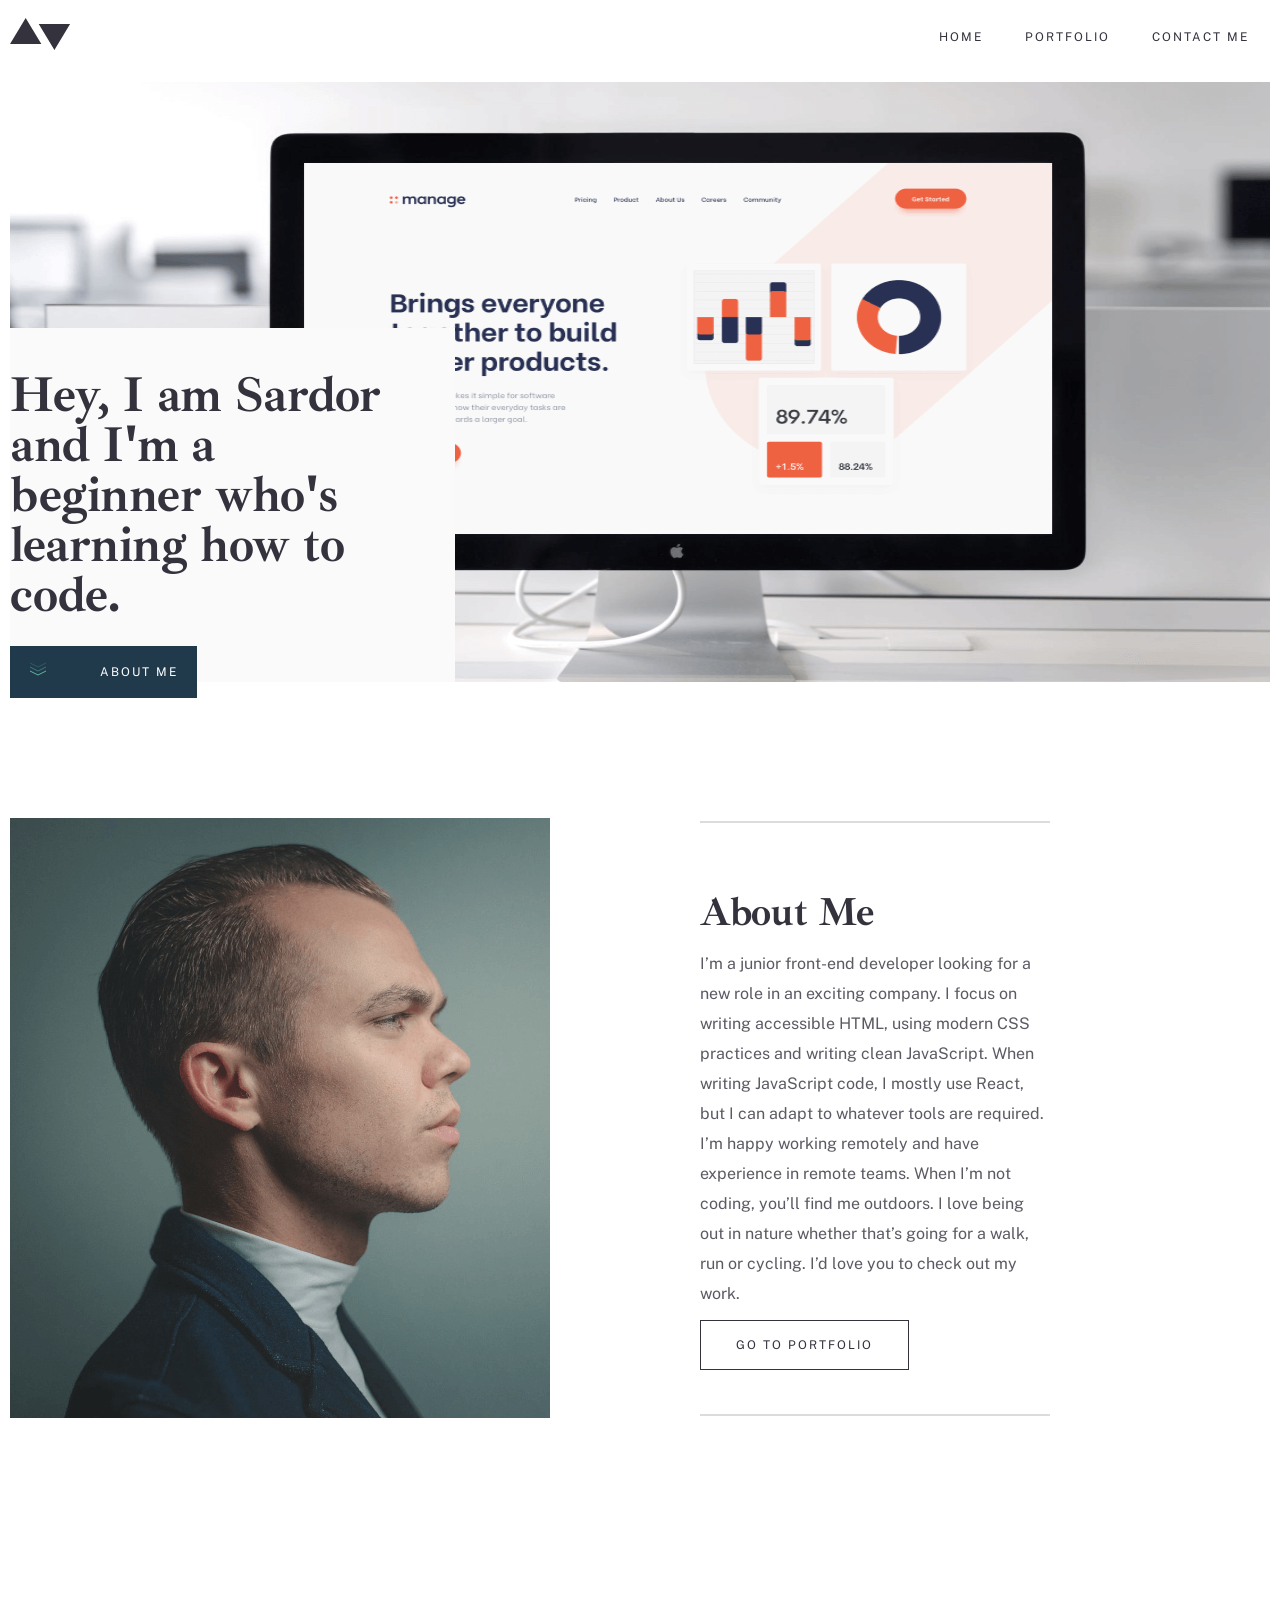
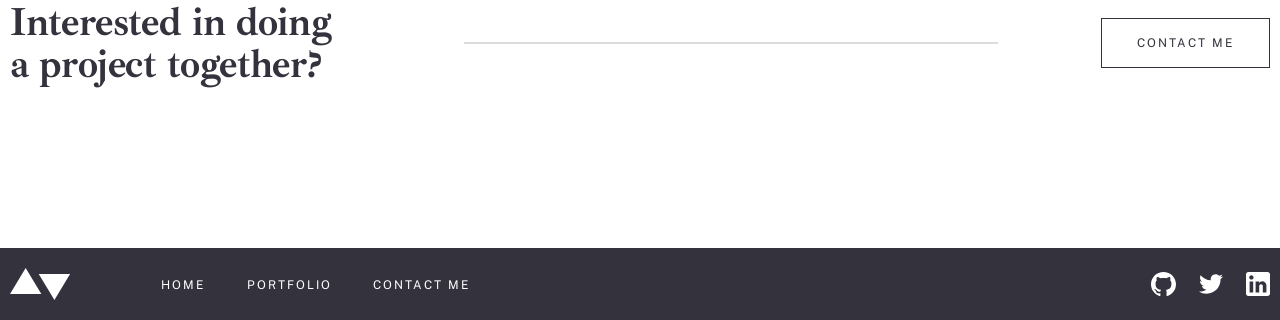
==== index.html @ cde5b2e9 "all finished" ====
<!DOCTYPE html>
<html lang="en">

<head>
    <meta charset="UTF-8">
    <meta http-equiv="X-UA-Compatible" content="IE=edge">
    <meta name="viewport" content="width=device-width, initial-scale=1.0">
    <title>project</title>

    <link rel="preconnect" href="https://fonts.googleapis.com">
    <link rel="preconnect" href="https://fonts.gstatic.com" crossorigin>
    <link href="https://fonts.googleapis.com/css2?family=Public+Sans&display=swap" rel="stylesheet">

    <link rel="preconnect" href="https://fonts.googleapis.com">
    <link rel="preconnect" href="https://fonts.gstatic.com" crossorigin>
    <link href="https://fonts.googleapis.com/css2?family=Ibarra+Real+Nova:wght@700&display=swap" rel="stylesheet">

    <link rel="stylesheet" href="./css/main.css">

</head>
<body>
    <!-- Header -->
    <header class="container">
        <nav class="nav">
            <a class="nav_logo" href="./index.html"><img src="./img/website_logo.svg" alt="websaytning logotipi"></a>
            <ul class="navbar">
                <li class="navbar_item">
                    <a class="navbar_item_link" href="./index.html">HOME</a>
                </li>
                <li class="navbar_item">
                    <a class="navbar_item_link" href="./continue of project/portfolio.html">PORTFOLIO</a>
                </li>
                <li class="navbar_item">
                    <a class="navbar_item_link" href="#">CONTACT ME</a>
                </li>
            </ul>
        </nav>
    </header>
    <main class="container">
        <section class="section1">
            <div class="section1_info">
                <h1 class="section1_info_title">Hey, I am Sardor and I'm a beginner who's learning how to code.</h1>
                <a class="section1_info_btn" href="#about">
                    <img class="section1_info_btn_logo" src="./img/about_btn_logo.svg" alt="about knopkasi logotipi">
                    ABOUT ME
                </a>
            </div>
        </section>
        <section id="about" class="section2">
            <div class="section2_left"></div>
            <div class="section2_right">
                <h2 class="section2_right_title">About Me</h2>
                <p class="section2_right_desc">I’m a junior front-end developer looking for a new role in an exciting
                    company. I focus on writing accessible HTML, using modern CSS practices and writing clean
                    JavaScript. When writing JavaScript code, I mostly use React, but I can adapt to whatever tools are
                    required. I’m happy working remotely and have experience in remote
                    teams. When I’m not coding, you’ll find me outdoors. I love being out in nature whether that’s going
                    for a walk, run or cycling. I’d love you to check out my work.</p>

                <a class="btn" href="./continue of project/portfolio.html">GO TO PORTFOLIO</a>
            </div>
        </section>
        <section class="section3">
            <h2 class="section3_title">Interested in doing a project together?</h2>
            <div class="section3_middle"></div>
            <a class="btn" href="#">CONTACT ME</a>
        </section>
    </main>
    <footer>
        <div class="container footer">
            <a href="./index.html"><img class="footer_logo" src="./img/footer_logo.svg" alt="footer ni logosi"></a>
            <ul class="footer_navbar">
                <li class="footer_navbar_item">
                    <a class="footer_navbar_item_link" href="./index.html">HOME</a>
                </li>
                <li class="footer_navbar_item">
                    <a class="footer_navbar_item_link" href="./continue of project/portfolio.html">PORTFOLIO</a>
                </li>
                <li class="footer_navbar_item">
                    <a class="footer_navbar_item_link" href="#">CONTACT ME</a>
                </li>
            </ul>
            <div class="footer_logotips">
                <img src="./img/git_hub_logo.svg" alt="git hub logosi">
                <img src="./img/twitter_logo.svg" alt="twitter_logo">
                <img src="./img/in_logo.svg" alt="instagram logotipi">
            </div>
        </div>
    </footer>


</body>

</html>
---- css/main.css ----
html {
  -webkit-box-sizing: border-box;
          box-sizing: border-box;
}

body {
  font-family: Public Sans, sans-serif;
  font-family: Ibarra Real Nova, serif;
  margin: 0;
  padding: 0;
}

.btn {
  border: 1px solid #33323D;
  -webkit-box-sizing: border-box;
          box-sizing: border-box;
  font-family: Public Sans;
  text-decoration: none;
  padding: 17px 35px;
  font-style: normal;
  font-weight: normal;
  font-size: 12px;
  line-height: 14px;
  letter-spacing: 2px;
  text-transform: uppercase;
  color: #33323D;
}

.btn:hover {
  background-color: #33323D;
  color: white;
}

.container {
  max-width: 1260px;
  padding: 10px 0;
  margin: auto;
}

.nav {
  display: -webkit-box;
  display: -ms-flexbox;
  display: flex;
  -webkit-box-align: center;
      -ms-flex-align: center;
          align-items: center;
  -webkit-box-pack: justify;
      -ms-flex-pack: justify;
          justify-content: space-between;
}

.nav_logo {
  display: block;
}

.navbar {
  display: -webkit-box;
  display: -ms-flexbox;
  display: flex;
}

.navbar_item {
  list-style: none;
}

.navbar_item_link {
  text-decoration: none;
  font-family: Public Sans;
  font-size: 12px;
  line-height: 14px;
  letter-spacing: 2px;
  text-transform: uppercase;
  color: #33323D;
  padding: 0 21px;
}

.navbar_item_link:hover {
  opacity: .6;
}

.section1 {
  position: relative;
  background: url(../img/hero.png) no-repeat;
  background-size: 100% 100%;
  background-position: center;
  width: 1260px;
  height: 600px;
}

.section1_info {
  position: absolute;
  bottom: 0;
  width: 445px;
  height: 354px;
  background: #FAFAFA;
}

.section1_info_title {
  width: 390px;
  font-family: Ibarra Real Nova;
  font-weight: bold;
  font-size: 50px;
  line-height: 50px;
  letter-spacing: -0.446429px;
  color: #33323D;
}

.section1_info_btn {
  border: 2px solid #203A4C;
  background: #203A4C;
  text-decoration: none;
  font-family: Public Sans;
  font-size: 12px;
  line-height: 14px;
  text-align: center;
  letter-spacing: 2px;
  color: #FFFFFF;
  padding: 17px;
}

.section1_info_btn:hover {
  background-color: white;
  color: #203A4C;
}

.section1_info_btn_logo {
  margin-right: 48px;
}

.section2 {
  margin-top: 116px;
  display: -webkit-box;
  display: -ms-flexbox;
  display: flex;
  -webkit-box-align: center;
      -ms-flex-align: center;
          align-items: center;
  padding: 20px 0;
}

.section2_left {
  background: url(../img/section2.png) no-repeat;
  background-position: center;
  background-size: 100% 100%;
  width: 540px;
  height: 600px;
}

.section2_right {
  padding-top: 68px;
  padding-bottom: 60px;
  border-top: 2px solid #DCDCDE;
  border-bottom: 2px solid #DCDCDE;
  margin-left: 150px;
}

.section2_right_title {
  margin: 0;
  font-family: Ibarra Real Nova;
  font-style: normal;
  font-weight: bold;
  font-size: 40px;
  line-height: 42px;
  letter-spacing: -0.357143px;
  color: #33323D;
}

.section2_right_desc {
  width: 350px;
  opacity: 0.8;
  font-family: Public Sans;
  font-style: normal;
  font-weight: normal;
  font-size: 16px;
  line-height: 30px;
  color: #33323D;
  margin-bottom: 25px;
}

.section3 {
  margin-top: 130px;
  display: -webkit-box;
  display: -ms-flexbox;
  display: flex;
  -webkit-box-align: center;
      -ms-flex-align: center;
          align-items: center;
  -webkit-box-pack: justify;
      -ms-flex-pack: justify;
          justify-content: space-between;
}

.section3_title {
  width: 350px;
  font-family: Ibarra Real Nova;
  font-style: normal;
  font-weight: bold;
  font-size: 40px;
  line-height: 42px;
  letter-spacing: -0.357143px;
  color: #33323D;
}

.section3_middle {
  width: 534px;
  background-color: #DCDCDE;
  height: 2px;
}

footer {
  background: #33323D;
  margin-top: 120px;
}

.footer {
  display: -webkit-box;
  display: -ms-flexbox;
  display: flex;
  -webkit-box-align: center;
      -ms-flex-align: center;
          align-items: center;
  -webkit-box-pack: justify;
      -ms-flex-pack: justify;
          justify-content: space-between;
}

.footer_logo {
  display: block;
}

.footer_navbar {
  display: -webkit-box;
  display: -ms-flexbox;
  display: flex;
  -webkit-box-align: center;
      -ms-flex-align: center;
          align-items: center;
  width: 309px;
  -webkit-box-pack: justify;
      -ms-flex-pack: justify;
          justify-content: space-between;
  margin-right: auto;
  margin-left: 50px;
}

.footer_navbar_item {
  list-style: none;
}

.footer_navbar_item_link {
  text-decoration: none;
  font-family: Public Sans;
  font-style: normal;
  font-weight: normal;
  font-size: 12px;
  line-height: 14px;
  letter-spacing: 2px;
  text-transform: uppercase;
  color: #FFFFFF;
}

.footer_navbar_item_link:hover {
  opacity: .6;
}

.footer_logotips {
  width: 119px;
  display: -webkit-box;
  display: -ms-flexbox;
  display: flex;
  -webkit-box-align: center;
      -ms-flex-align: center;
          align-items: center;
  -webkit-box-pack: justify;
      -ms-flex-pack: justify;
          justify-content: space-between;
}
/*# sourceMappingURL=main.css.map */
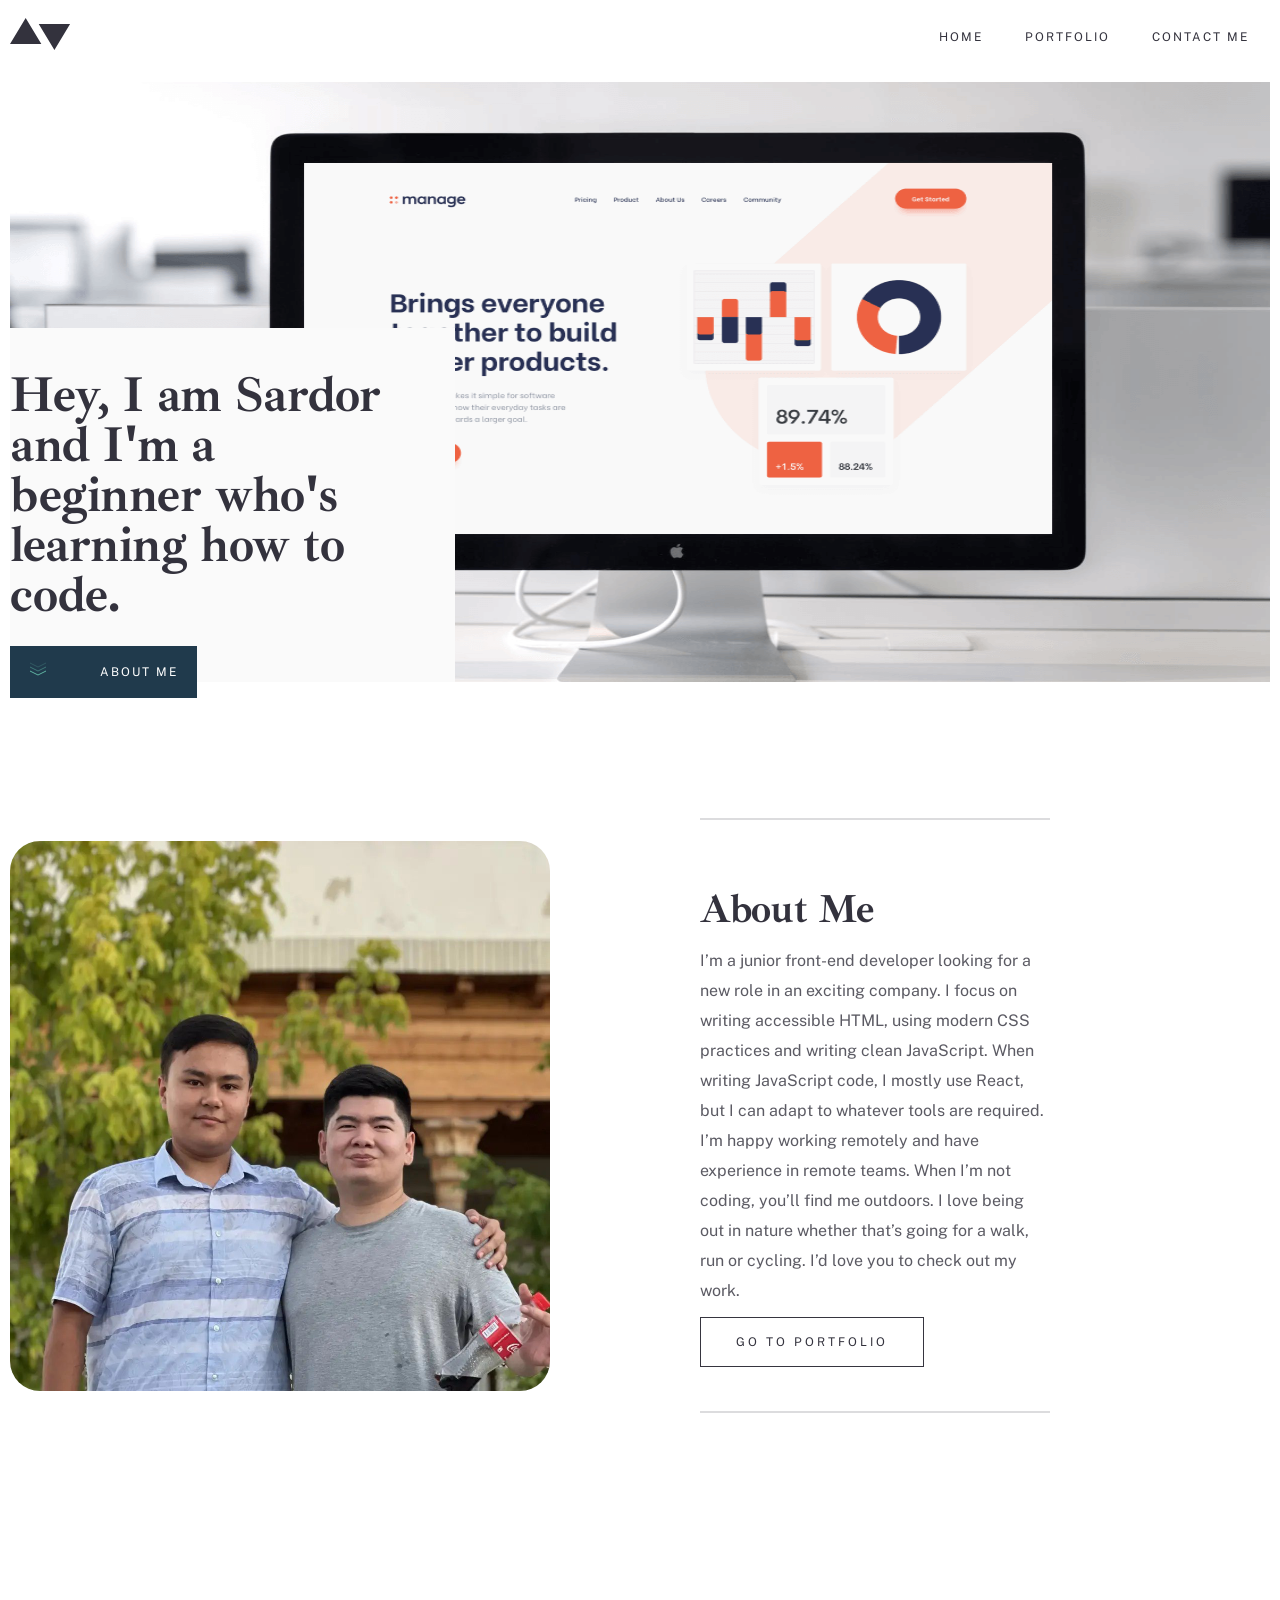
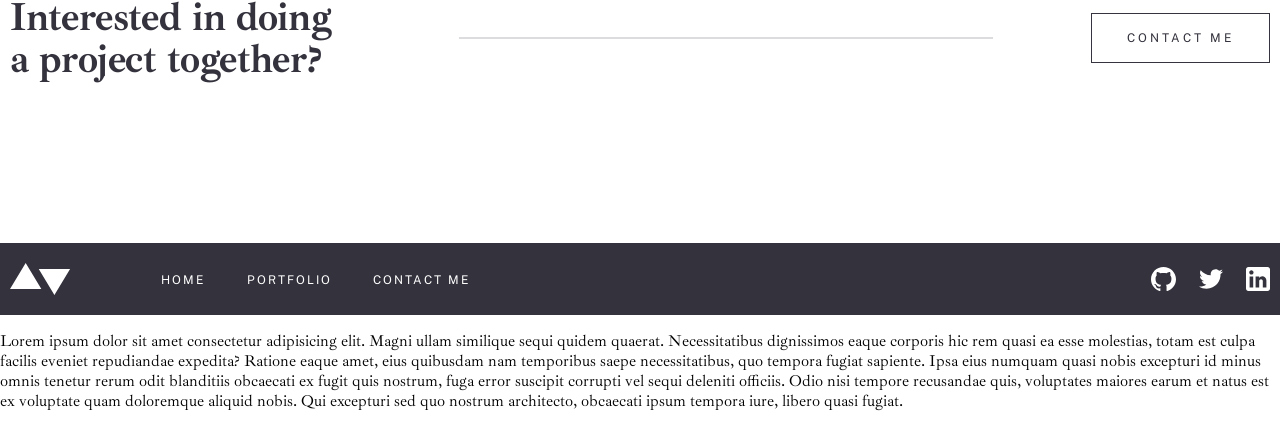
==== commit f5dd139a: "added Lorem" ====
--- a/index.html
+++ b/index.html
@@ -88,6 +88,8 @@
         </div>
     </footer>
 
+    <p>Lorem ipsum dolor sit amet consectetur adipisicing elit. Magni ullam similique sequi quidem quaerat. Necessitatibus dignissimos eaque corporis hic rem quasi ea esse molestias, totam est culpa facilis eveniet repudiandae expedita? Ratione eaque amet, eius quibusdam nam temporibus saepe necessitatibus, quo tempora fugiat sapiente. Ipsa eius numquam quasi nobis excepturi id minus omnis tenetur rerum odit blanditiis obcaecati ex fugit quis nostrum, fuga error suscipit corrupti vel sequi deleniti officiis. Odio nisi tempore recusandae quis, voluptates maiores earum et natus est ex voluptate quam doloremque aliquid nobis. Qui excepturi sed quo nostrum architecto, obcaecati ipsum tempora iure, libero quasi fugiat.</p>
+
 
 </body>
 
--- a/css/main.css
+++ b/css/main.css
@@ -11,7 +11,7 @@
 }
 
 .btn {
-  border: 1px solid #33323D;
+  border: 1px solid #36353f;
   -webkit-box-sizing: border-box;
           box-sizing: border-box;
   font-family: Public Sans;
@@ -21,7 +21,7 @@
   font-weight: normal;
   font-size: 12px;
   line-height: 14px;
-  letter-spacing: 2px;
+  letter-spacing: 3px;
   text-transform: uppercase;
   color: #33323D;
 }
@@ -143,7 +143,8 @@
   background-position: center;
   background-size: 100% 100%;
   width: 540px;
-  height: 600px;
+  height: 550px;
+  border-radius: 30px;
 }
 
 .section2_right {
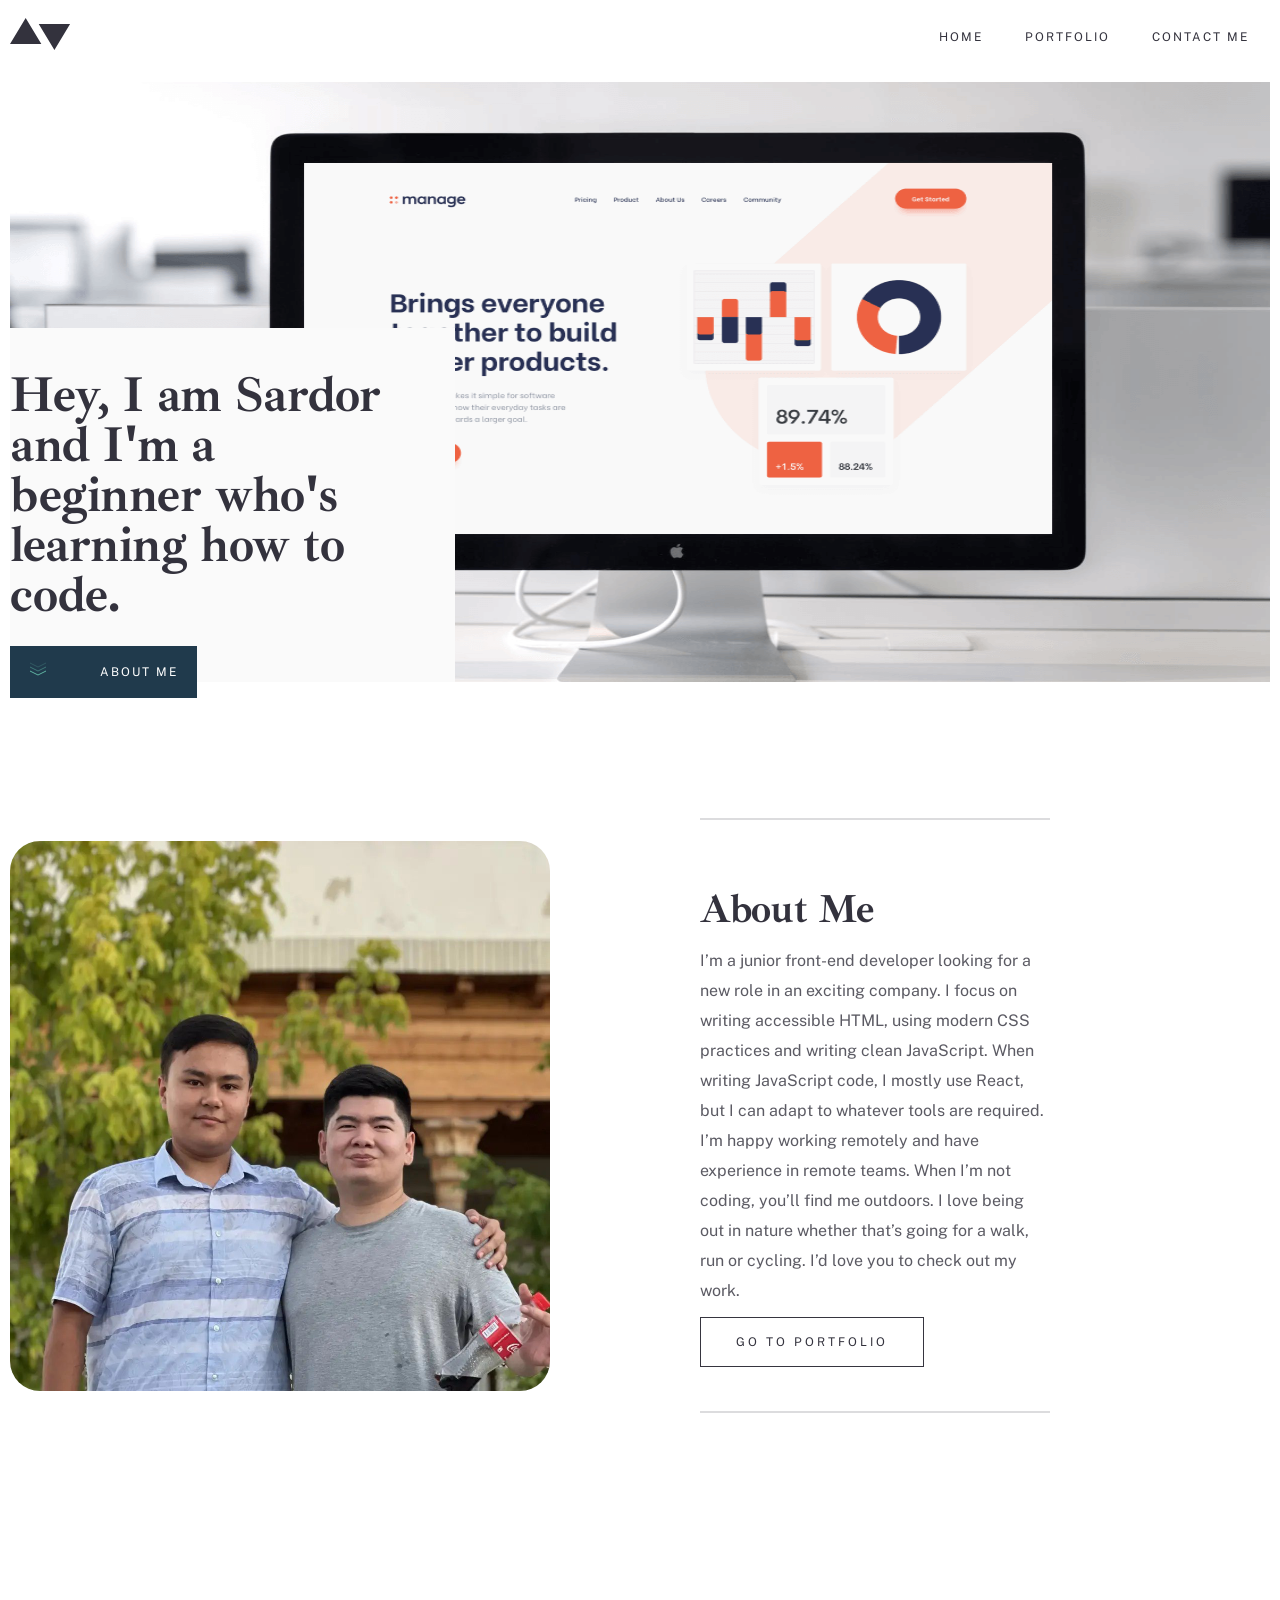
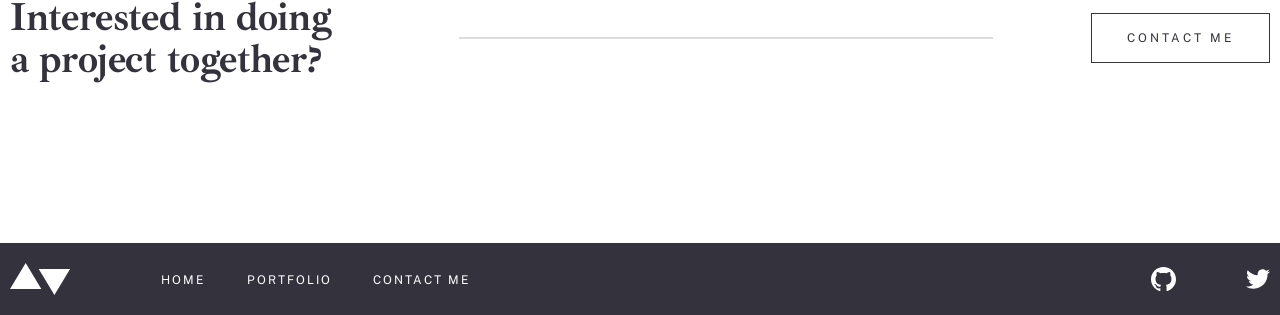
==== commit 1a821752: "footer refactored" ====
--- a/index.html
+++ b/index.html
@@ -83,12 +83,9 @@
             <div class="footer_logotips">
                 <img src="./img/git_hub_logo.svg" alt="git hub logosi">
                 <img src="./img/twitter_logo.svg" alt="twitter_logo">
-                <img src="./img/in_logo.svg" alt="instagram logotipi">
             </div>
         </div>
     </footer>
-
-    <p>Lorem ipsum dolor sit amet consectetur adipisicing elit. Magni ullam similique sequi quidem quaerat. Necessitatibus dignissimos eaque corporis hic rem quasi ea esse molestias, totam est culpa facilis eveniet repudiandae expedita? Ratione eaque amet, eius quibusdam nam temporibus saepe necessitatibus, quo tempora fugiat sapiente. Ipsa eius numquam quasi nobis excepturi id minus omnis tenetur rerum odit blanditiis obcaecati ex fugit quis nostrum, fuga error suscipit corrupti vel sequi deleniti officiis. Odio nisi tempore recusandae quis, voluptates maiores earum et natus est ex voluptate quam doloremque aliquid nobis. Qui excepturi sed quo nostrum architecto, obcaecati ipsum tempora iure, libero quasi fugiat.</p>
 
 
 </body>
